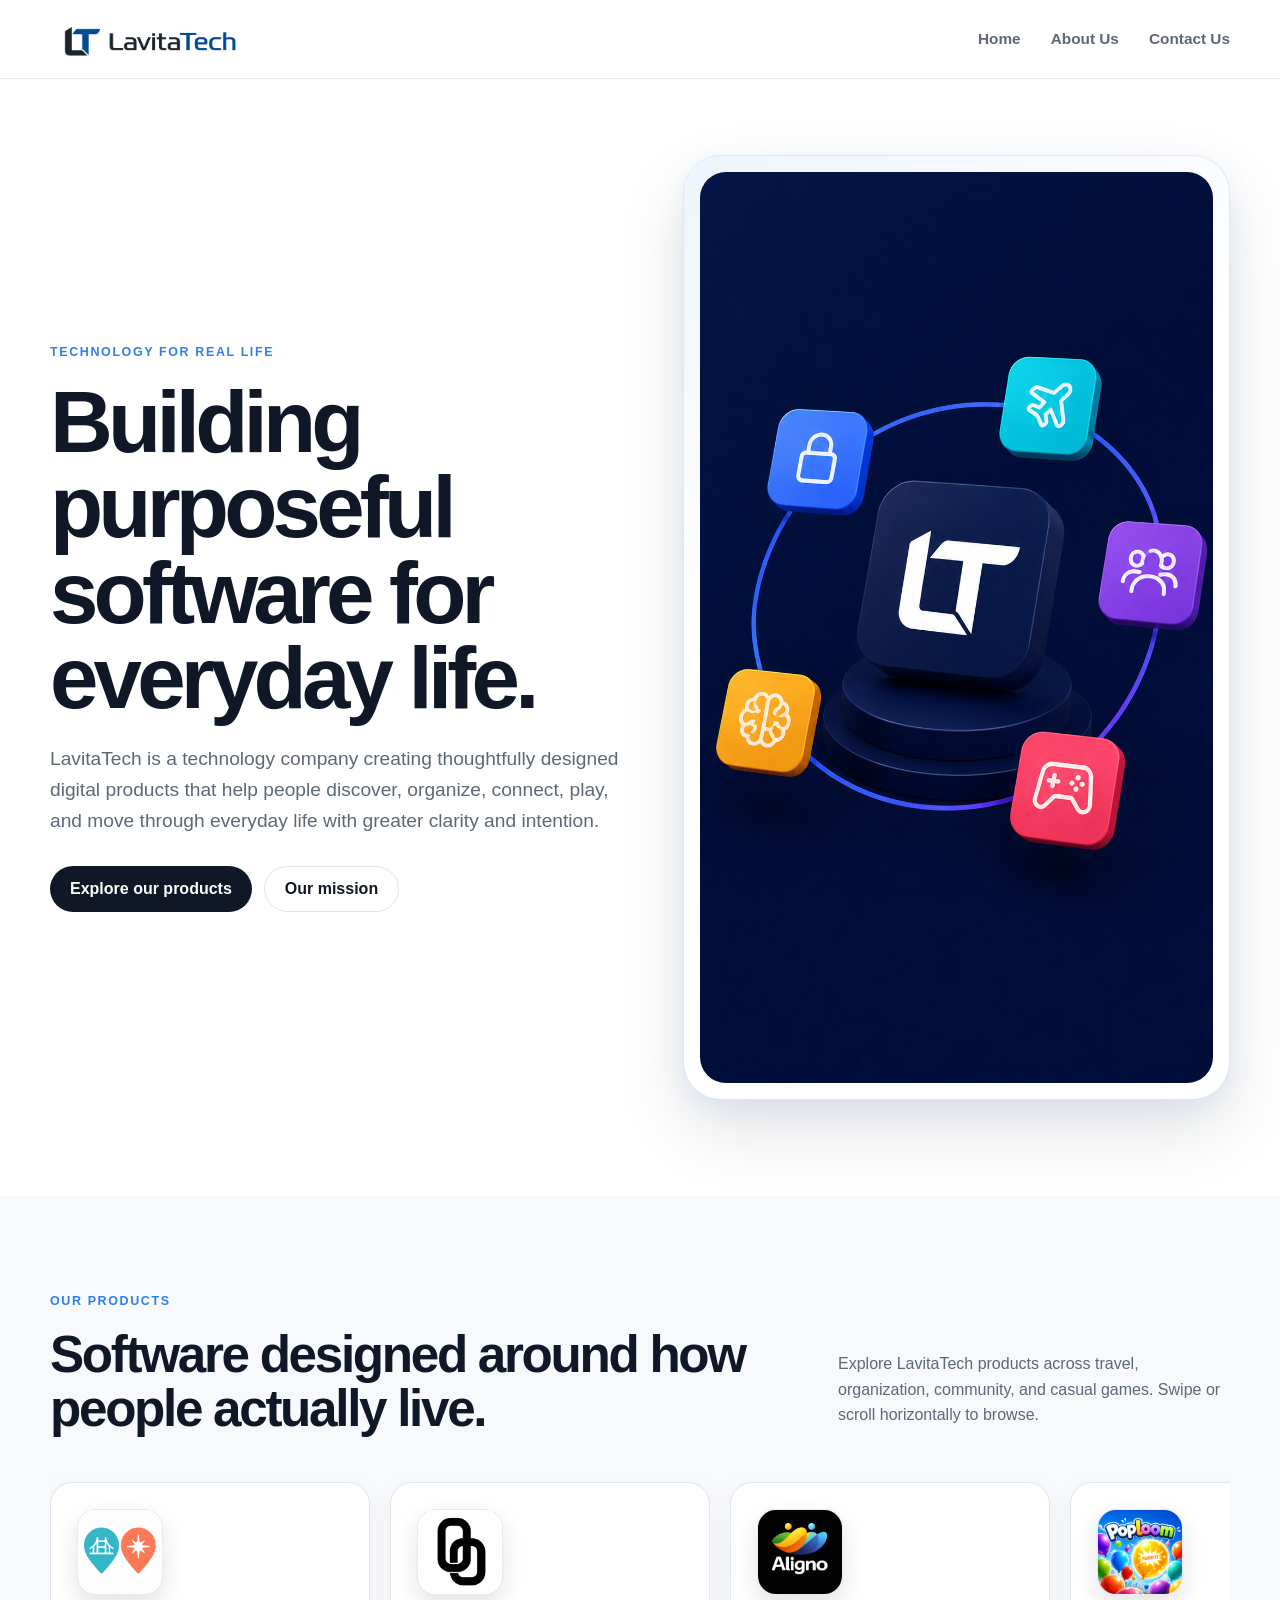
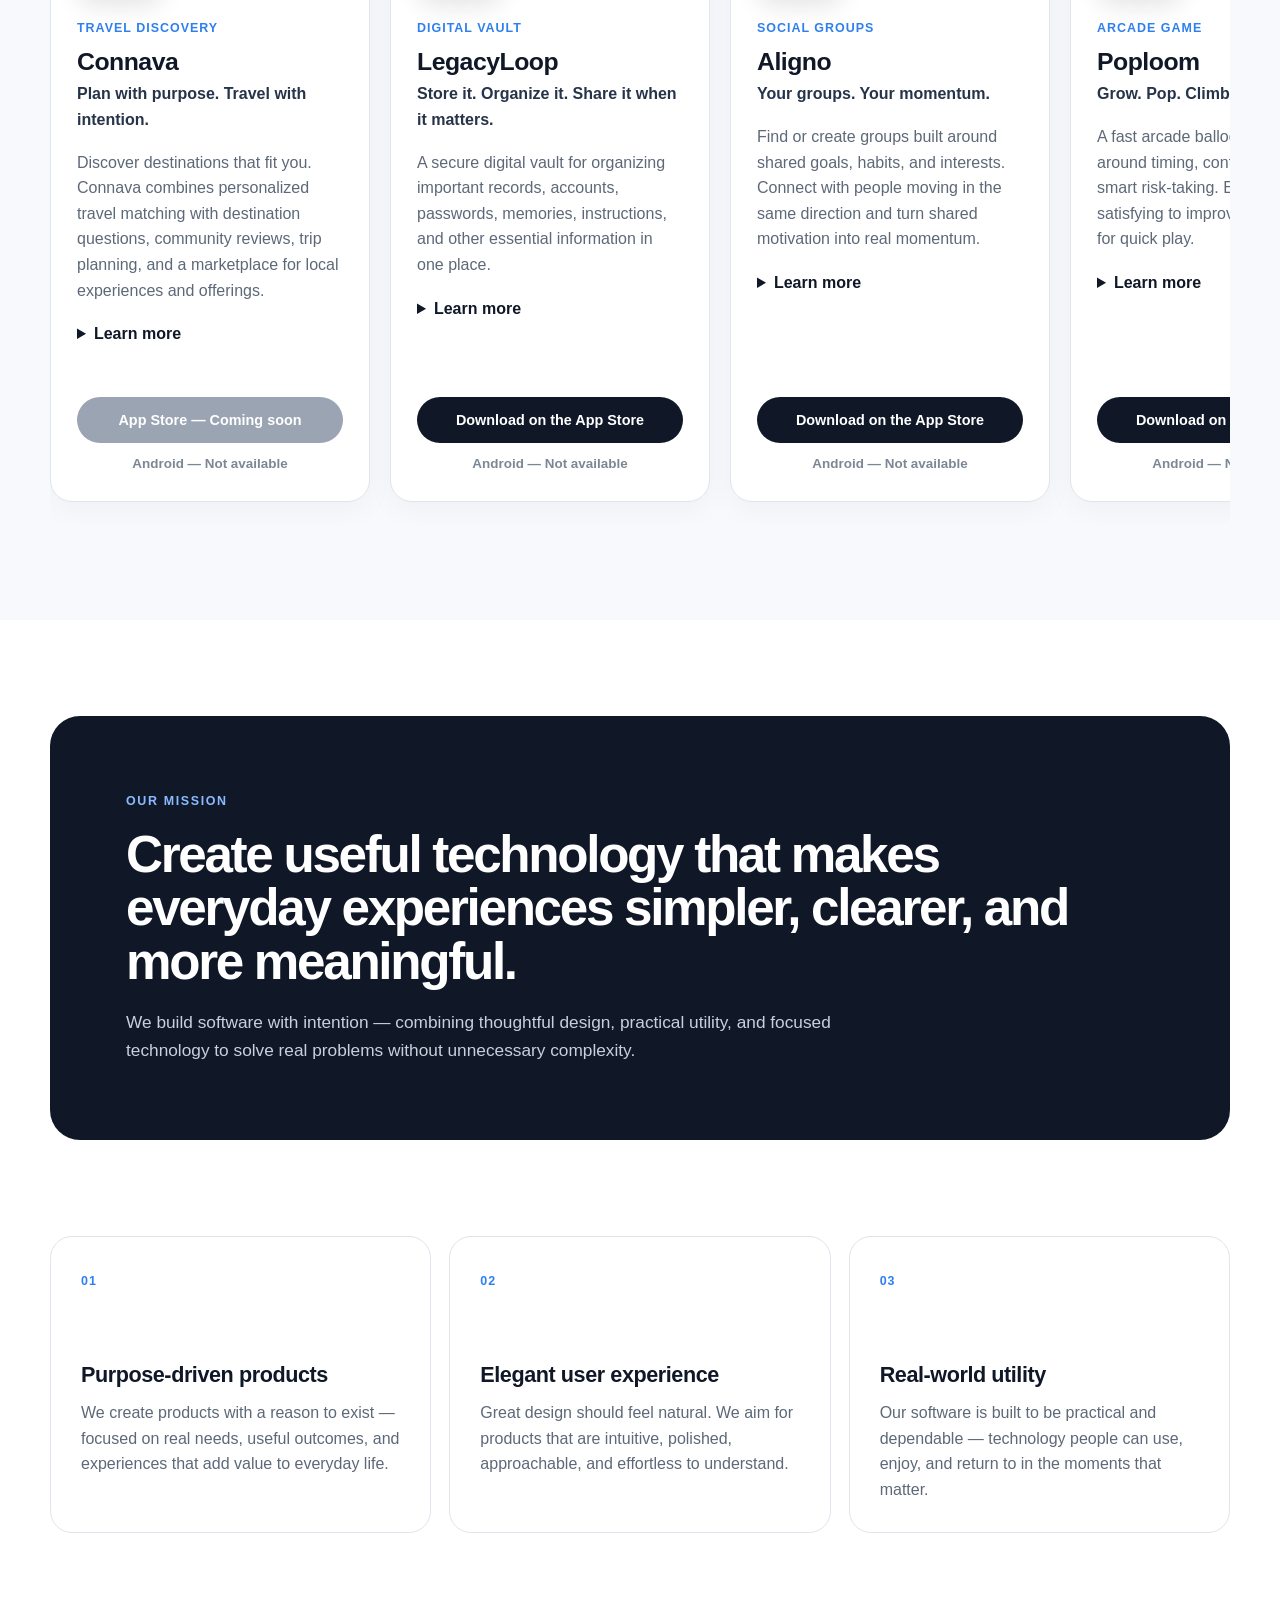
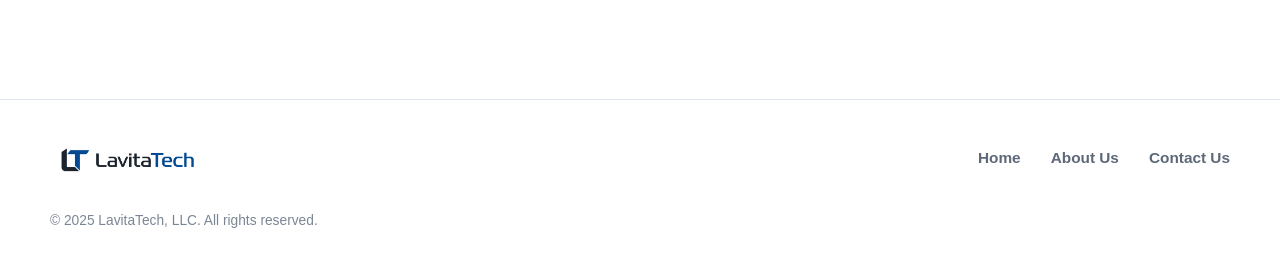
==== index.html @ 7e3518cd "Update index.html" ====
<!doctype html>
<html lang="en">
<head>
  <meta charset="utf-8">
  <meta name="viewport" content="width=device-width, initial-scale=1">
  <meta name="theme-color" content="#ffffff">
  <meta name="description" content="LavitaTech builds purposeful software for everyday life — from travel discovery and digital organization to community and games.">
  <title>LavitaTech | Purposeful Software for Everyday Life</title>

  <link rel="canonical" href="https://lavitatech.com/">
  <link rel="icon" href="./horizontal%20logo%20transparent.png">
  <link rel="stylesheet" href="./styles.css">
  <script src="./script.js" defer></script>
</head>

<body>
  <a class="skip-link" href="#main-content">Skip to content</a>

  <header class="site-header" id="home">
    <div class="container nav-wrap">
      <a class="brand" href="/" data-home-link aria-label="LavitaTech home">
        <img
          src="./horizontal%20logo%20transparent.png"
          alt="LavitaTech"
          class="brand-logo"
          width="260"
          height="72"
        >
      </a>

      <button
        class="nav-toggle"
        type="button"
        aria-expanded="false"
        aria-controls="primary-nav"
        aria-label="Open navigation"
      >
        <span></span>
        <span></span>
        <span></span>
      </button>

      <nav id="primary-nav" class="primary-nav" aria-label="Primary navigation">
        <a href="/" data-home-link>Home</a>
        <a href="#about">About Us</a>
        <a href="./contact.html">Contact Us</a>
      </nav>
    </div>
  </header>

  <main id="main-content">
    <section class="hero section">
      <div class="container hero-grid">
        <div class="hero-copy">
          <p class="eyebrow">Technology for real life</p>
          <h1>Building purposeful software for everyday life.</h1>
          <p class="hero-text">
            LavitaTech is a technology company creating thoughtfully designed digital products
            that help people discover, organize, connect, play, and move through everyday life
            with greater clarity and intention.
          </p>

          <div class="hero-actions">
            <a class="button button-primary" href="#products">Explore our products</a>
            <a class="button button-secondary" href="#about">Our mission</a>
          </div>
        </div>

        <div class="hero-art" aria-label="LavitaTech product illustration">
          <div class="hero-frame">
            <img
              src="./heroLT.png"
              alt="LavitaTech technology illustration"
              width="1024"
              height="1024"
            >
          </div>
        </div>
      </div>
    </section>

    <section class="products section" id="products" aria-labelledby="products-title">
      <div class="container">
        <div class="section-heading">
          <div>
            <p class="eyebrow">Our products</p>
            <h2 id="products-title">Software designed around how people actually live.</h2>
          </div>
          <p>
            Explore LavitaTech products across travel, organization, community, and casual games.
            Swipe or scroll horizontally to browse.
          </p>
        </div>

        <div class="product-scroller" aria-label="LavitaTech products">
          <article class="product-card">
            <div class="app-icon-shell">
              <img src="./connava-logo.jpg" alt="Connava app icon" class="app-icon" loading="lazy">
            </div>
            <p class="product-type">Travel discovery</p>
            <h3>Connava</h3>
            <p class="product-tagline">Plan with purpose. Travel with intention.</p>
            <p class="product-summary">
              Discover destinations that fit you. Connava combines personalized travel matching
              with destination questions, community reviews, trip planning, and a marketplace for
              local experiences and offerings.
            </p>
            <details>
              <summary>Learn more</summary>
              <p>
                Start with a preference quiz and explore destination recommendations selected
                around your interests. Save places you want to visit, learn from other travelers,
                ask destination-specific questions, review places you know, and discover local
                offerings that can make a trip more meaningful.
              </p>
            </details>
            <div class="store-actions">
              <a class="store-button disabled" href="#" aria-disabled="true" tabindex="-1">
                App Store — Coming soon
              </a>
              <span class="store-status">Android — Not available</span>
            </div>
          </article>

          <article class="product-card">
            <div class="app-icon-shell">
              <img src="./legacyloopOFFICIALLOGO.jpg" alt="LegacyLoop app icon" class="app-icon" loading="lazy">
            </div>
            <p class="product-type">Digital vault</p>
            <h3>LegacyLoop</h3>
            <p class="product-tagline">Store it. Organize it. Share it when it matters.</p>
            <p class="product-summary">
              A secure digital vault for organizing important records, accounts, passwords,
              memories, instructions, and other essential information in one place.
            </p>
            <details>
              <summary>Learn more</summary>
              <p>
                LegacyLoop helps individuals and families keep essential information organized
                and available when needed. Add trusted contacts, control what they can access,
                and create personalized sharing or release rules for emergencies, future
                milestones, and legacy planning.
              </p>
            </details>
            <div class="store-actions">
              <a class="store-button" href="https://apps.apple.com/us/app/legacyloop-digital-vault/id6767939641" target="_blank" rel="noopener noreferrer">
                Download on the App Store
              </a>
              <span class="store-status">Android — Not available</span>
            </div>
          </article>

          <article class="product-card">
            <div class="app-icon-shell">
              <img src="./alignoofficialappicon.png" alt="Aligno app icon" class="app-icon" loading="lazy">
            </div>
            <p class="product-type">Social groups</p>
            <h3>Aligno</h3>
            <p class="product-tagline">Your groups. Your momentum.</p>
            <p class="product-summary">
              Find or create groups built around shared goals, habits, and interests. Connect with
              people moving in the same direction and turn shared motivation into real momentum.
            </p>
            <details>
              <summary>Learn more</summary>
              <p>
                Join communities around goals and interests, share progress and milestones, and
                stay connected through group conversations. Aligno is designed to make consistency
                easier when you have the right people around you.
              </p>
            </details>
            <div class="store-actions">
              <a class="store-button" href="https://apps.apple.com/app/aligno/id6759307499" target="_blank" rel="noopener noreferrer">
                Download on the App Store
              </a>
              <span class="store-status">Android — Not available</span>
            </div>
          </article>

          <article class="product-card">
            <div class="app-icon-shell">
              <img src="./Poploom-App-Icon-1024x1024.jpg" alt="Poploom app icon" class="app-icon" loading="lazy">
            </div>
            <p class="product-type">Arcade game</p>
            <h3>Poploom</h3>
            <p class="product-tagline">Grow. Pop. Climb the board.</p>
            <p class="product-summary">
              A fast arcade balloon game built around timing, control, streaks, and smart
              risk-taking. Easy to pick up, satisfying to improve, and designed for quick play.
            </p>
            <details>
              <summary>Learn more</summary>
              <p>
                Grow each balloon, pop at the right moment, and manage the Loom Limit while
                building perfect-pop streaks. Chase personal bests or compete through Game Center
                leaderboards for high scores and streaks.
              </p>
            </details>
            <div class="store-actions">
              <a class="store-button" href="https://apps.apple.com/us/app/poploom/id6766073824" target="_blank" rel="noopener noreferrer">
                Download on the App Store
              </a>
              <span class="store-status">Android — Not available</span>
            </div>
          </article>

          <article class="product-card">
            <div class="app-icon-shell">
              <img src="./blindrunnerappcover.png" alt="Blind Runner app icon" class="app-icon" loading="lazy">
            </div>
            <p class="product-type">Memory game</p>
            <h3>Blind Runner</h3>
            <p class="product-tagline">Run the course from memory.</p>
            <p class="product-summary">
              A fast-paced memory and reflex challenge where you study the course once, then rely
              on focus, timing, pattern recognition, and recall to make it through.
            </p>
            <details>
              <summary>Learn more</summary>
              <p>
                Take one clean look at the obstacles, gaps, and turns before the course disappears.
                Then run from memory as the challenge builds. Short sessions reward repetition,
                precision, and improvement.
              </p>
            </details>
            <div class="store-actions">
              <a class="store-button" href="https://apps.apple.com/us/app/blind-runner/id6757414692" target="_blank" rel="noopener noreferrer">
                Download on the App Store
              </a>
              <span class="store-status">Android — Not available</span>
            </div>
          </article>
        </div>
      </div>
    </section>

    <section class="mission section" id="about" aria-labelledby="mission-title">
      <div class="container mission-panel">
        <p class="eyebrow">Our mission</p>
        <h2 id="mission-title">
          Create useful technology that makes everyday experiences simpler, clearer, and more meaningful.
        </h2>
        <p>
          We build software with intention — combining thoughtful design, practical utility, and
          focused technology to solve real problems without unnecessary complexity.
        </p>
      </div>
    </section>

    <section class="principles section" aria-label="What guides LavitaTech">
      <div class="container principles-grid">
        <article class="principle-card">
          <span class="card-number">01</span>
          <h3>Purpose-driven products</h3>
          <p>
            We create products with a reason to exist — focused on real needs, useful outcomes,
            and experiences that add value to everyday life.
          </p>
        </article>

        <article class="principle-card">
          <span class="card-number">02</span>
          <h3>Elegant user experience</h3>
          <p>
            Great design should feel natural. We aim for products that are intuitive, polished,
            approachable, and effortless to understand.
          </p>
        </article>

        <article class="principle-card">
          <span class="card-number">03</span>
          <h3>Real-world utility</h3>
          <p>
            Our software is built to be practical and dependable — technology people can use,
            enjoy, and return to in the moments that matter.
          </p>
        </article>
      </div>
    </section>

  </main>

  <footer class="site-footer">
    <div class="container footer-grid">
      <a class="footer-brand" href="/" data-home-link aria-label="LavitaTech home">
        <img
          src="./horizontal%20logo%20transparent.png"
          alt="LavitaTech"
          width="190"
          height="54"
        >
      </a>

      <nav class="footer-nav" aria-label="Footer navigation">
        <a href="/" data-home-link>Home</a>
        <a href="/#about">About Us</a>
        <a href="./contact.html">Contact Us</a>
      </nav>

      <p class="copyright">© 2025 LavitaTech, LLC. All rights reserved.</p>
    </div>
  </footer>
</body>
</html>
---- styles.css ----
:root {
  --bg: #ffffff;
  --surface: #f7f9fc;
  --surface-strong: #eef3f8;
  --text: #101828;
  --muted: #5d6878;
  --line: #dfe5ec;
  --brand: #2f80ed;
  --brand-dark: #1768cf;
  --shadow: 0 18px 50px rgba(16, 24, 40, 0.08);
  --radius-lg: 30px;
  --radius-md: 22px;
  --container: 1180px;
}

* {
  box-sizing: border-box;
}

html {
  scroll-behavior: smooth;
}

body {
  margin: 0;
  color: var(--text);
  background: var(--bg);
  font-family:
    Inter, ui-sans-serif, -apple-system, BlinkMacSystemFont, "Segoe UI",
    Roboto, Helvetica, Arial, sans-serif;
  line-height: 1.6;
  text-rendering: optimizeLegibility;
  -webkit-font-smoothing: antialiased;
}

img {
  display: block;
  max-width: 100%;
}

a {
  color: inherit;
}

button,
a {
  -webkit-tap-highlight-color: transparent;
}

.skip-link {
  position: fixed;
  top: 12px;
  left: 12px;
  z-index: 9999;
  transform: translateY(-160%);
  padding: 10px 14px;
  border-radius: 10px;
  background: var(--text);
  color: #fff;
}

.skip-link:focus {
  transform: translateY(0);
}

.container {
  width: min(calc(100% - 40px), var(--container));
  margin-inline: auto;
}

.section {
  padding: 96px 0;
  scroll-margin-top: 90px;
}

.site-header {
  position: sticky;
  top: 0;
  z-index: 1000;
  border-bottom: 1px solid rgba(223, 229, 236, 0.78);
  background: rgba(255, 255, 255, 0.9);
  backdrop-filter: blur(18px);
  -webkit-backdrop-filter: blur(18px);
}

.nav-wrap {
  min-height: 78px;
  display: flex;
  align-items: center;
  justify-content: space-between;
  gap: 32px;
}

.brand,
.footer-brand {
  display: inline-flex;
  align-items: center;
  text-decoration: none;
}

.brand-logo {
  width: 200px;
  height: auto;
}

.primary-nav,
.footer-nav {
  display: flex;
  align-items: center;
  gap: 30px;
}

.primary-nav a,
.footer-nav a {
  color: var(--muted);
  font-size: 0.96rem;
  font-weight: 650;
  text-decoration: none;
  transition: color 160ms ease;
}

.primary-nav a:hover,
.primary-nav a:focus-visible,
.footer-nav a:hover,
.footer-nav a:focus-visible {
  color: var(--brand);
}

.nav-toggle {
  display: none;
  width: 44px;
  height: 44px;
  padding: 10px;
  border: 1px solid var(--line);
  border-radius: 12px;
  background: #fff;
  cursor: pointer;
}

.nav-toggle span {
  display: block;
  height: 2px;
  margin: 5px 0;
  border-radius: 999px;
  background: var(--text);
}

.hero {
  padding-top: 76px;
}

.hero-grid {
  min-height: 610px;
  display: grid;
  grid-template-columns: minmax(0, 1.02fr) minmax(0, 0.98fr);
  align-items: center;
  gap: clamp(36px, 5vw, 64px);
}

.eyebrow {
  margin: 0 0 16px;
  color: var(--brand);
  font-size: 0.78rem;
  font-weight: 800;
  letter-spacing: 0.13em;
  text-transform: uppercase;
}

h1,
h2,
h3,
p {
  margin-top: 0;
}

h1 {
  max-width: 780px;
  margin-bottom: 24px;
  font-size: clamp(3.1rem, 6.8vw, 6.1rem);
  line-height: 0.98;
  letter-spacing: -0.055em;
}

h2 {
  margin-bottom: 20px;
  font-size: clamp(2.25rem, 4vw, 4rem);
  line-height: 1.05;
  letter-spacing: -0.045em;
}

h3 {
  margin-bottom: 12px;
  font-size: 1.35rem;
  line-height: 1.2;
  letter-spacing: -0.02em;
}

.hero-text {
  max-width: 660px;
  margin-bottom: 30px;
  color: var(--muted);
  font-size: clamp(1.05rem, 1.6vw, 1.2rem);
}

.hero-actions {
  display: flex;
  flex-wrap: wrap;
  gap: 12px;
}

.button,
.store-button {
  display: inline-flex;
  min-height: 46px;
  align-items: center;
  justify-content: center;
  border-radius: 999px;
  font-weight: 750;
  text-decoration: none;
  transition:
    transform 160ms ease,
    background 160ms ease,
    border-color 160ms ease;
}

.button {
  padding: 0 20px;
}

.button-primary {
  background: var(--text);
  color: #fff;
}

.button-primary:hover {
  transform: translateY(-1px);
  background: #273244;
}

.button-secondary {
  border: 1px solid var(--line);
  background: #fff;
}

.button-secondary:hover {
  border-color: #bcc6d2;
}

.hero-art {
  display: flex;
  width: 100%;
  align-items: center;
  justify-content: flex-end;
  min-width: 0;
}

.products {
  overflow: hidden;
  background: var(--surface);
}

.section-heading {
  display: grid;
  grid-template-columns: minmax(0, 1.3fr) minmax(280px, 0.7fr);
  align-items: end;
  gap: 60px;
  margin-bottom: 42px;
}

.section-heading h2 {
  max-width: 760px;
  margin-bottom: 0;
}

.section-heading > p {
  margin-bottom: 8px;
  color: var(--muted);
}

.product-scroller {
  display: grid;
  grid-auto-flow: column;
  grid-auto-columns: minmax(320px, 375px);
  gap: 20px;
  overflow-x: auto;
  padding: 4px 2px 22px;
  scroll-snap-type: x mandatory;
  scrollbar-width: thin;
  scrollbar-color: #c8d1dc transparent;
  overscroll-behavior-inline: contain;
}

.product-card {
  scroll-snap-align: start;
  display: flex;
  flex-direction: column;
  min-height: 620px;
  padding: 26px;
  border: 1px solid var(--line);
  border-radius: var(--radius-md);
  background: #fff;
  box-shadow: 0 8px 30px rgba(16, 24, 40, 0.04);
}

.app-icon-shell {
  width: 86px;
  height: 86px;
  margin-bottom: 24px;
  overflow: hidden;
  border: 1px solid rgba(16, 24, 40, 0.09);
  border-radius: 22%;
  background: #fff;
  box-shadow:
    0 10px 24px rgba(16, 24, 40, 0.12),
    inset 0 0 0 1px rgba(255, 255, 255, 0.45);
}

.app-icon {
  width: 100%;
  height: 100%;
  object-fit: cover;
}

.product-type {
  margin-bottom: 8px;
  color: var(--brand);
  font-size: 0.78rem;
  font-weight: 800;
  letter-spacing: 0.08em;
  text-transform: uppercase;
}

.product-card h3 {
  margin-bottom: 5px;
  font-size: 1.55rem;
}

.product-tagline {
  margin-bottom: 17px;
  color: #263449;
  font-weight: 700;
}

.product-summary,
.product-card details p {
  color: var(--muted);
}

.product-card details {
  margin: 2px 0 24px;
}

.product-card summary {
  width: max-content;
  color: var(--text);
  font-weight: 750;
  cursor: pointer;
}

.product-card details p {
  margin: 12px 0 0;
  font-size: 0.96rem;
}

.store-actions {
  display: grid;
  gap: 10px;
  margin-top: auto;
}

.store-button {
  width: 100%;
  padding: 11px 15px;
  background: var(--text);
  color: #fff;
  font-size: 0.9rem;
  text-align: center;
}

.store-button:hover {
  transform: translateY(-1px);
  background: #273244;
}

.store-button.disabled {
  background: #9aa4b2;
  cursor: not-allowed;
  pointer-events: none;
}

.store-status {
  display: block;
  text-align: center;
  color: #7c8795;
  font-size: 0.84rem;
  font-weight: 650;
}

.mission-panel {
  padding: clamp(38px, 6vw, 76px);
  border-radius: var(--radius-lg);
  background: var(--text);
  color: #fff;
}

.mission-panel .eyebrow {
  color: #8abaff;
}

.mission-panel h2 {
  max-width: 970px;
}

.mission-panel > p:last-child {
  max-width: 760px;
  margin-bottom: 0;
  color: #c8d0dc;
  font-size: 1.08rem;
}

.principles {
  padding-top: 0;
}

.principles-grid {
  display: grid;
  grid-template-columns: repeat(3, minmax(0, 1fr));
  gap: 18px;
}

.principle-card {
  min-height: 280px;
  padding: 30px;
  border: 1px solid var(--line);
  border-radius: var(--radius-md);
  background: #fff;
}

.card-number {
  display: inline-flex;
  margin-bottom: 70px;
  color: var(--brand);
  font-size: 0.78rem;
  font-weight: 850;
  letter-spacing: 0.08em;
}

.principle-card p {
  margin-bottom: 0;
  color: var(--muted);
}

.contact {
  padding-top: 12px;
}

.contact-panel {
  display: grid;
  grid-template-columns: minmax(0, 0.8fr) minmax(320px, 1.2fr);
  align-items: center;
  gap: 60px;
  padding: 44px;
  border: 1px solid var(--line);
  border-radius: var(--radius-lg);
  background: var(--surface);
}

.contact-panel h2 {
  margin-bottom: 0;
  font-size: clamp(2rem, 4vw, 3.5rem);
}

.contact-panel > p {
  margin-bottom: 0;
  color: var(--muted);
  font-size: 1.05rem;
}

.site-footer {
  margin-top: 70px;
  border-top: 1px solid var(--line);
}

.footer-grid {
  min-height: 160px;
  display: grid;
  grid-template-columns: 1fr auto;
  align-items: center;
  gap: 26px 40px;
  padding-top: 32px;
  padding-bottom: 32px;
}

.footer-brand img {
  width: 155px;
  height: auto;
}

.copyright {
  grid-column: 1 / -1;
  margin: 0;
  color: #7b8694;
  font-size: 0.86rem;
}

@media (max-width: 960px) {
  .section {
    padding: 76px 0;
  }

  .hero-grid,
  .section-heading,
  .contact-panel {
    grid-template-columns: 1fr;
  }

  .hero-grid {
    min-height: auto;
    gap: 30px;
  }


  .section-heading {
    gap: 20px;
  }

  .principles-grid {
    grid-template-columns: 1fr;
  }

  .principle-card {
    min-height: 0;
  }

  .card-number {
    margin-bottom: 34px;
  }
}

@media (max-width: 720px) {
  .container {
    width: min(calc(100% - 28px), var(--container));
  }

  .section {
    padding: 64px 0;
  }

  .nav-wrap {
    min-height: 70px;
  }

  .brand-logo {
    width: 162px;
  }

  .nav-toggle {
    display: block;
  }

  .primary-nav {
    position: absolute;
    top: calc(100% + 1px);
    right: 14px;
    left: 14px;
    display: none;
    flex-direction: column;
    align-items: stretch;
    gap: 0;
    padding: 10px;
    border: 1px solid var(--line);
    border-radius: 16px;
    background: #fff;
    box-shadow: var(--shadow);
  }

  .primary-nav.open {
    display: flex;
  }

  .primary-nav a {
    padding: 12px 14px;
    border-radius: 10px;
  }

  .primary-nav a:hover {
    background: var(--surface);
  }

  .hero {
    padding-top: 54px;
  }

  h1 {
    font-size: clamp(2.8rem, 14vw, 4.6rem);
  }


  .product-scroller {
    grid-auto-columns: minmax(84vw, 84vw);
    margin-right: -14px;
  }

  .product-card {
    min-height: 600px;
    padding: 22px;
  }

  .mission-panel,
  .contact-panel {
    padding: 30px 24px;
    border-radius: 24px;
  }

  .footer-grid {
    grid-template-columns: 1fr;
  }

  .footer-nav {
    flex-wrap: wrap;
    gap: 16px 24px;
  }
}

@media (prefers-reduced-motion: reduce) {
  html {
    scroll-behavior: auto;
  }

  *,
  *::before,
  *::after {
    transition-duration: 0.001ms !important;
    animation-duration: 0.001ms !important;
    animation-iteration-count: 1 !important;
  }
}


/* ---------- Hero artwork frame ---------- */

.hero-frame {
  position: relative;
  width: 100%;
  max-width: 640px;
  padding: clamp(10px, 1.4vw, 16px);
  overflow: hidden;
  border: 1px solid rgba(47, 128, 237, 0.18);
  border-radius: 38px;
  background: #ffffff;
  box-shadow:
    0 30px 70px rgba(16, 24, 40, 0.12),
    0 8px 24px rgba(47, 128, 237, 0.08),
    inset 0 0 0 1px rgba(255, 255, 255, 0.85);
}

.hero-frame::before {
  content: "";
  position: absolute;
  inset: 0;
  z-index: 2;
  border-radius: inherit;
  pointer-events: none;
  background: linear-gradient(
    145deg,
    rgba(47, 128, 237, 0.08),
    rgba(255, 255, 255, 0) 42%
  );
}

.hero-frame img {
  position: relative;
  z-index: 1;
  width: 100%;
  height: auto;
  border-radius: 26px;
}

/* ---------- Contact page ---------- */
.contact-page-main {
  min-height: calc(100vh - 238px);
}

.contact-hero {
  padding-top: 86px;
  padding-bottom: 96px;
}

.contact-page-grid {
  display: grid;
  grid-template-columns: minmax(0, 0.82fr) minmax(420px, 1.18fr);
  align-items: start;
  gap: 72px;
}

.contact-intro {
  position: sticky;
  top: 126px;
}

.contact-intro h1 {
  max-width: 640px;
  margin-bottom: 24px;
  font-size: clamp(3rem, 6vw, 5.4rem);
}

.contact-intro-text {
  max-width: 570px;
  margin-bottom: 28px;
  color: var(--muted);
  font-size: 1.1rem;
}

.contact-email {
  display: inline-flex;
  align-items: center;
  gap: 10px;
  color: var(--brand-dark);
  font-weight: 750;
  text-decoration: none;
}

.contact-email:hover,
.contact-email:focus-visible {
  text-decoration: underline;
}

.contact-form-shell {
  padding: clamp(28px, 4vw, 44px);
  border: 1px solid var(--line);
  border-radius: var(--radius-lg);
  background: #ffffff;
  box-shadow: var(--shadow);
}

.contact-form {
  display: grid;
  gap: 22px;
}

.form-row {
  display: grid;
  grid-template-columns: repeat(2, minmax(0, 1fr));
  gap: 18px;
}

.form-field {
  display: grid;
  gap: 8px;
}

.form-field label {
  font-size: 0.9rem;
  font-weight: 750;
}

.form-field input,
.form-field select,
.form-field textarea {
  width: 100%;
  border: 1px solid #ccd5df;
  border-radius: 14px;
  background: #fff;
  color: var(--text);
  font: inherit;
  outline: none;
  transition:
    border-color 160ms ease,
    box-shadow 160ms ease;
}

.form-field input,
.form-field select {
  min-height: 50px;
  padding: 0 14px;
}

.form-field textarea {
  min-height: 180px;
  padding: 13px 14px;
  resize: vertical;
}

.form-field input:focus,
.form-field select:focus,
.form-field textarea:focus {
  border-color: var(--brand);
  box-shadow: 0 0 0 4px rgba(47, 128, 237, 0.12);
}

.contact-submit {
  width: 100%;
  min-height: 52px;
  border: 0;
  cursor: pointer;
  font: inherit;
}

.form-note {
  margin: -4px 0 0;
  color: #7c8795;
  font-size: 0.84rem;
}

.honeypot-field {
  position: absolute !important;
  left: -10000px !important;
  width: 1px !important;
  height: 1px !important;
  overflow: hidden !important;
}

/* ---------- Thank-you page ---------- */
.thanks-main {
  min-height: calc(100vh - 238px);
  display: grid;
  place-items: center;
  padding: 80px 0;
}

.thanks-card {
  max-width: 760px;
  padding: clamp(38px, 7vw, 72px);
  border: 1px solid var(--line);
  border-radius: var(--radius-lg);
  background: var(--surface);
  text-align: center;
}

.thanks-card h1 {
  margin-inline: auto;
  font-size: clamp(2.8rem, 6vw, 5rem);
}

.thanks-card p:not(.eyebrow) {
  max-width: 580px;
  margin: 0 auto 28px;
  color: var(--muted);
  font-size: 1.06rem;
}

@media (max-width: 960px) {
  .hero-art {
    justify-content: center;
  }

  .hero-frame {
    width: 100%;
    max-width: 620px;
  }

  .contact-page-grid {
    grid-template-columns: 1fr;
    gap: 42px;
  }

  .contact-intro {
    position: static;
  }
}

@media (max-width: 720px) {
  .hero-frame {
    width: 100%;
    max-width: none;
    padding: 10px;
    border-radius: 28px;
  }
  
  .hero-frame img {
    width: 100%;
    height: auto;
    border-radius: 20px;
  }

  .contact-hero {
    padding-top: 56px;
    padding-bottom: 64px;
  }

  .form-row {
    grid-template-columns: 1fr;
  }

  .contact-form-shell {
    padding: 24px 20px;
    border-radius: 24px;
  }
}
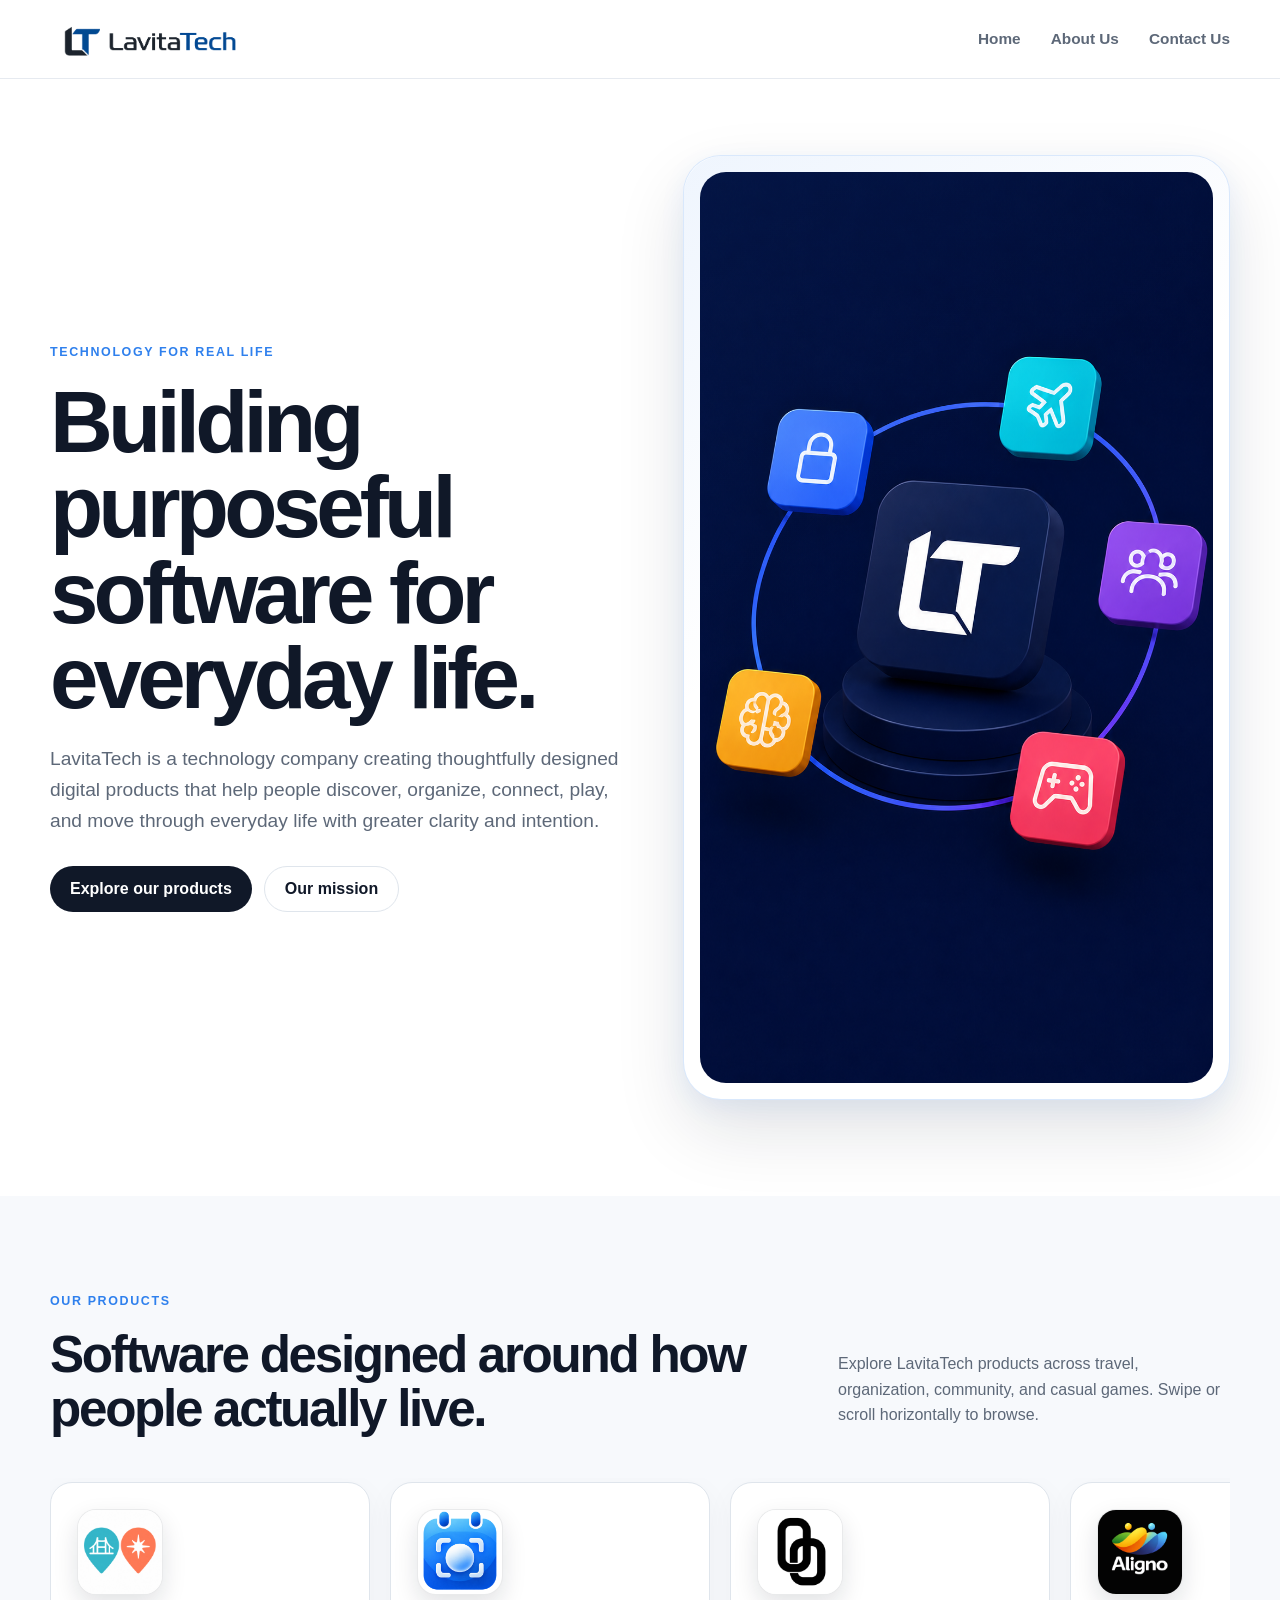
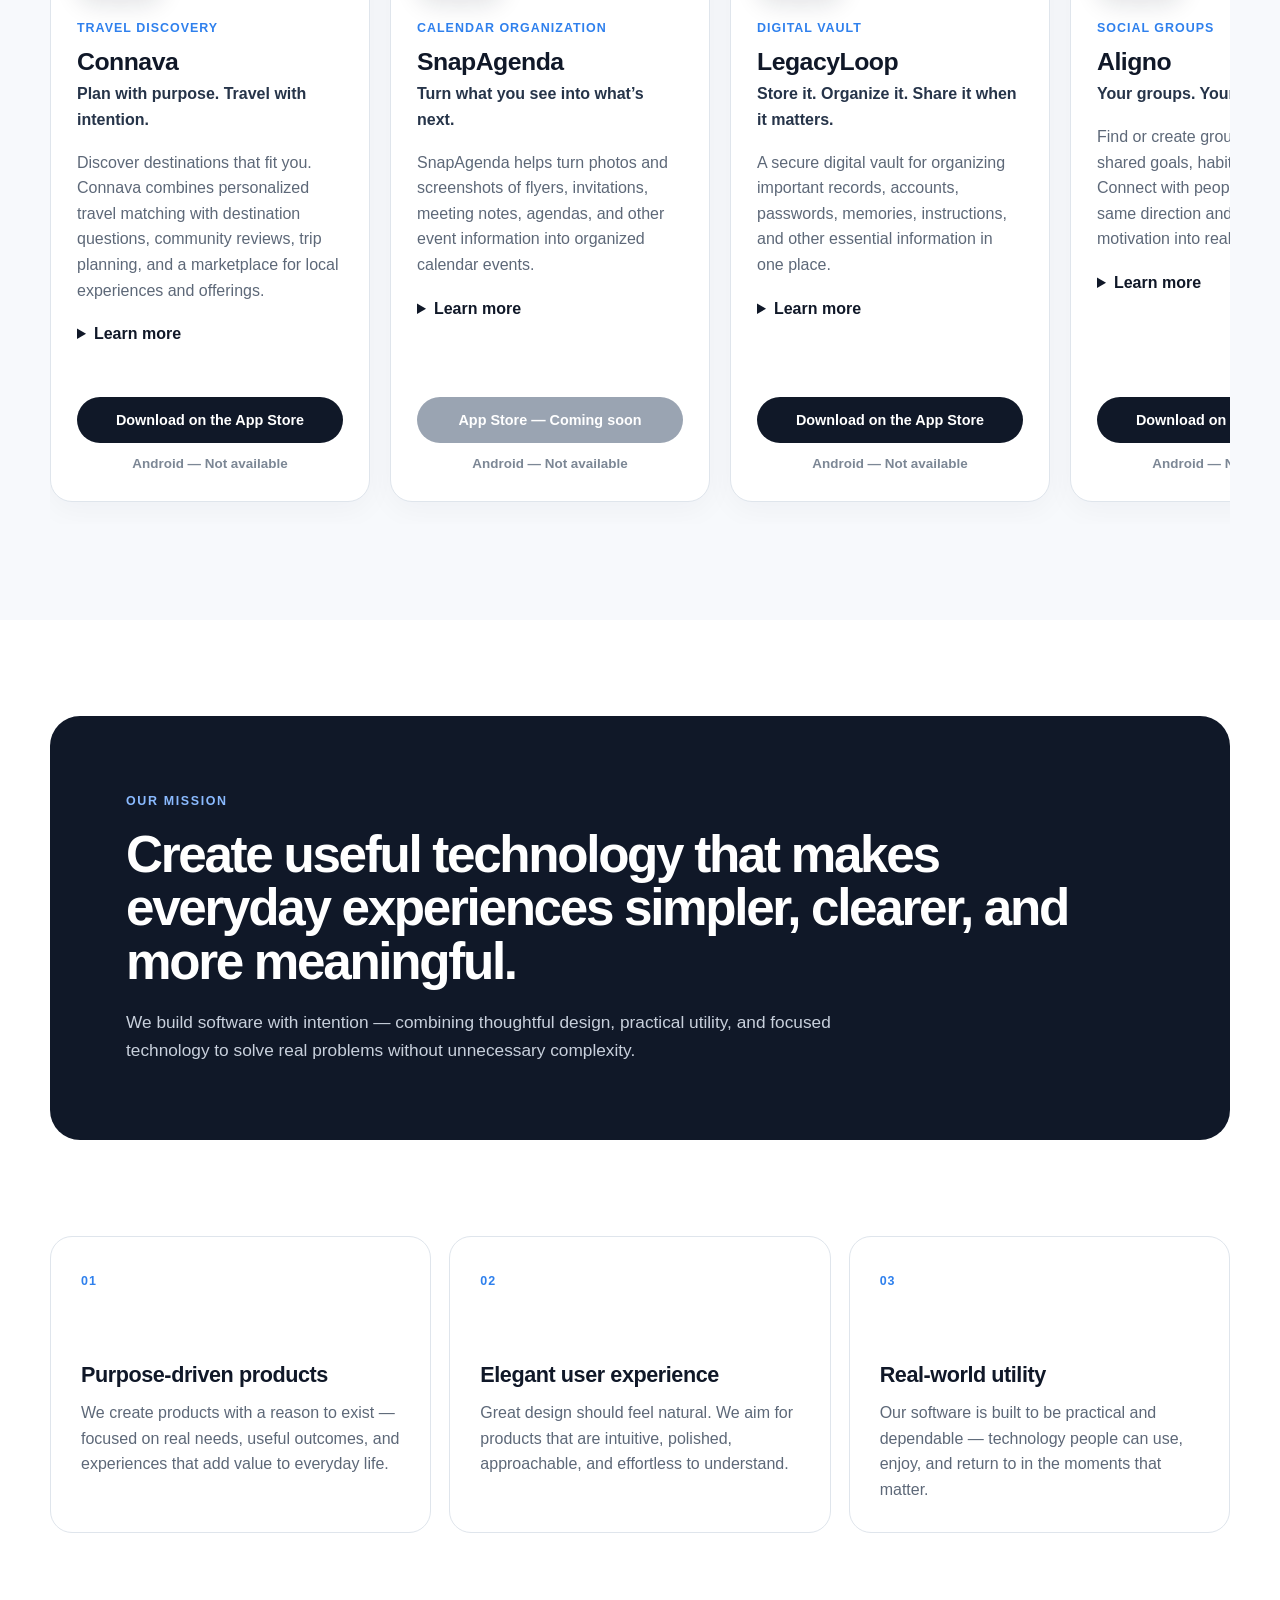
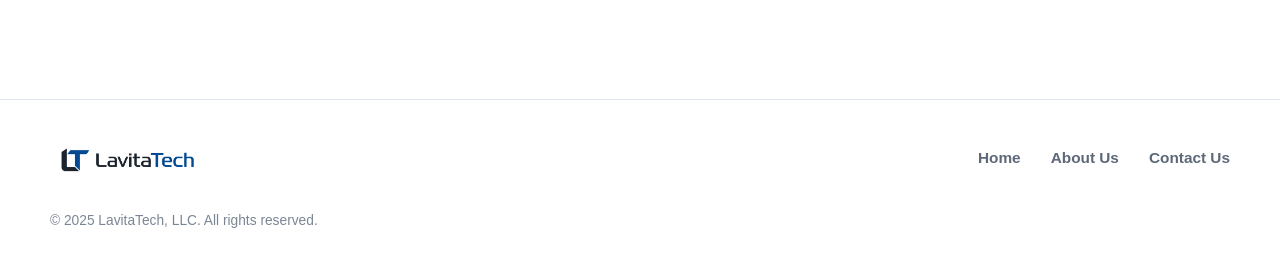
==== commit e54a2afb: "Update index.html" ====
--- a/index.html
+++ b/index.html
@@ -71,8 +71,8 @@
             <img
               src="./heroLT.png"
               alt="LavitaTech technology illustration"
-              width="1024"
-              height="1024"
+              width="941"
+              height="1672"
             >
           </div>
         </div>
@@ -115,12 +115,65 @@
               </p>
             </details>
             <div class="store-actions">
-              <a class="store-button disabled" href="#" aria-disabled="true" tabindex="-1">
+              <a
+                class="store-button"
+                href="https://apps.apple.com/us/app/connava/id6801382418"
+                target="_blank"
+                rel="noopener noreferrer"
+              >
+                Download on the App Store
+              </a>
+              <span class="store-status">Android — Not available</span>
+            </div>
+          </article>
+
+
+          <article class="product-card">
+            <div class="app-icon-shell">
+              <img
+                src="./snapagendalogo.png"
+                alt="SnapAgenda app icon"
+                class="app-icon"
+                loading="lazy"
+              >
+            </div>
+
+            <p class="product-type">Calendar organization</p>
+            <h3>SnapAgenda</h3>
+            <p class="product-tagline">
+              Turn what you see into what’s next.
+            </p>
+
+            <p class="product-summary">
+              SnapAgenda helps turn photos and screenshots of flyers,
+              invitations, meeting notes, agendas, and other event information
+              into organized calendar events.
+            </p>
+
+            <details>
+              <summary>Learn more</summary>
+              <p>
+                Capture or upload event information and let SnapAgenda help
+                organize the important details into a calendar-ready event.
+                SnapAgenda is being built to make personal scheduling, agenda
+                organization, calendar sharing, and event invitations faster
+                and easier.
+              </p>
+            </details>
+
+            <div class="store-actions">
+              <a
+                class="store-button disabled"
+                href="#"
+                aria-disabled="true"
+                tabindex="-1"
+              >
                 App Store — Coming soon
               </a>
               <span class="store-status">Android — Not available</span>
             </div>
           </article>
+          
 
           <article class="product-card">
             <div class="app-icon-shell">
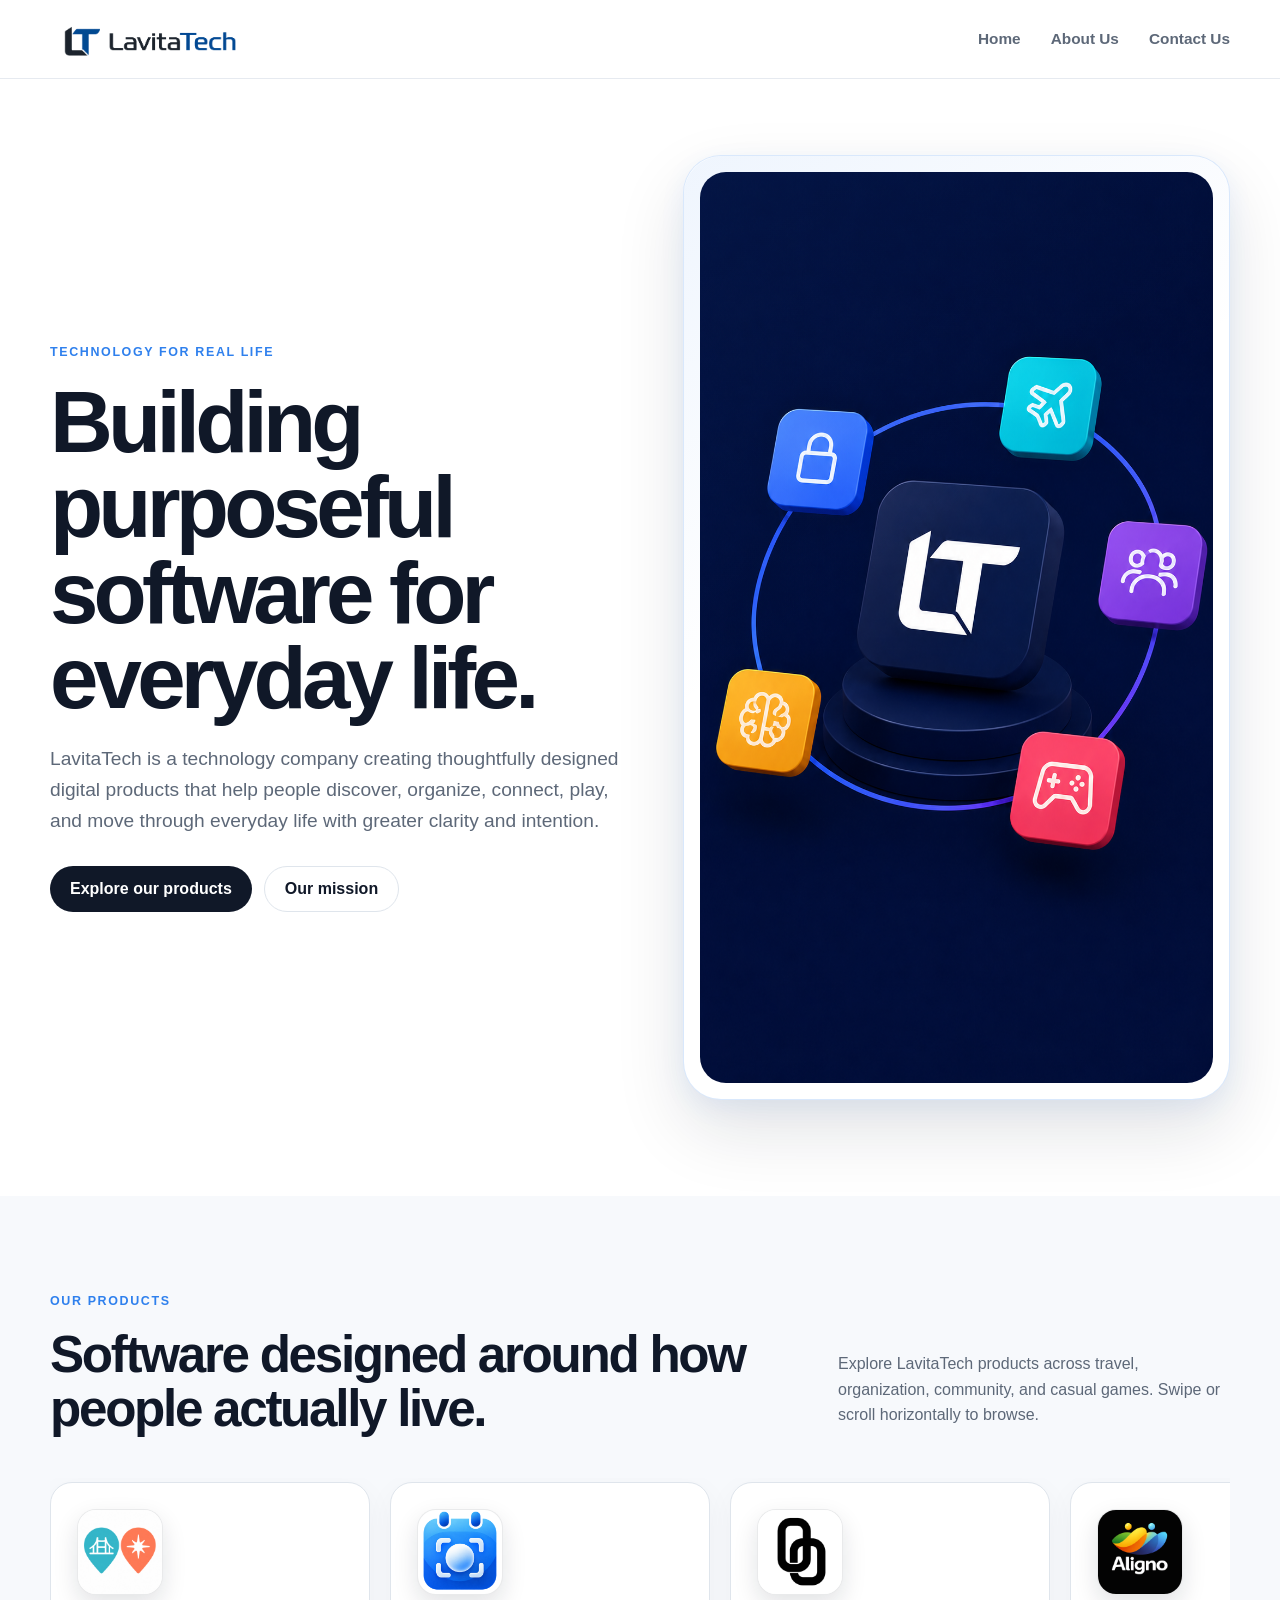
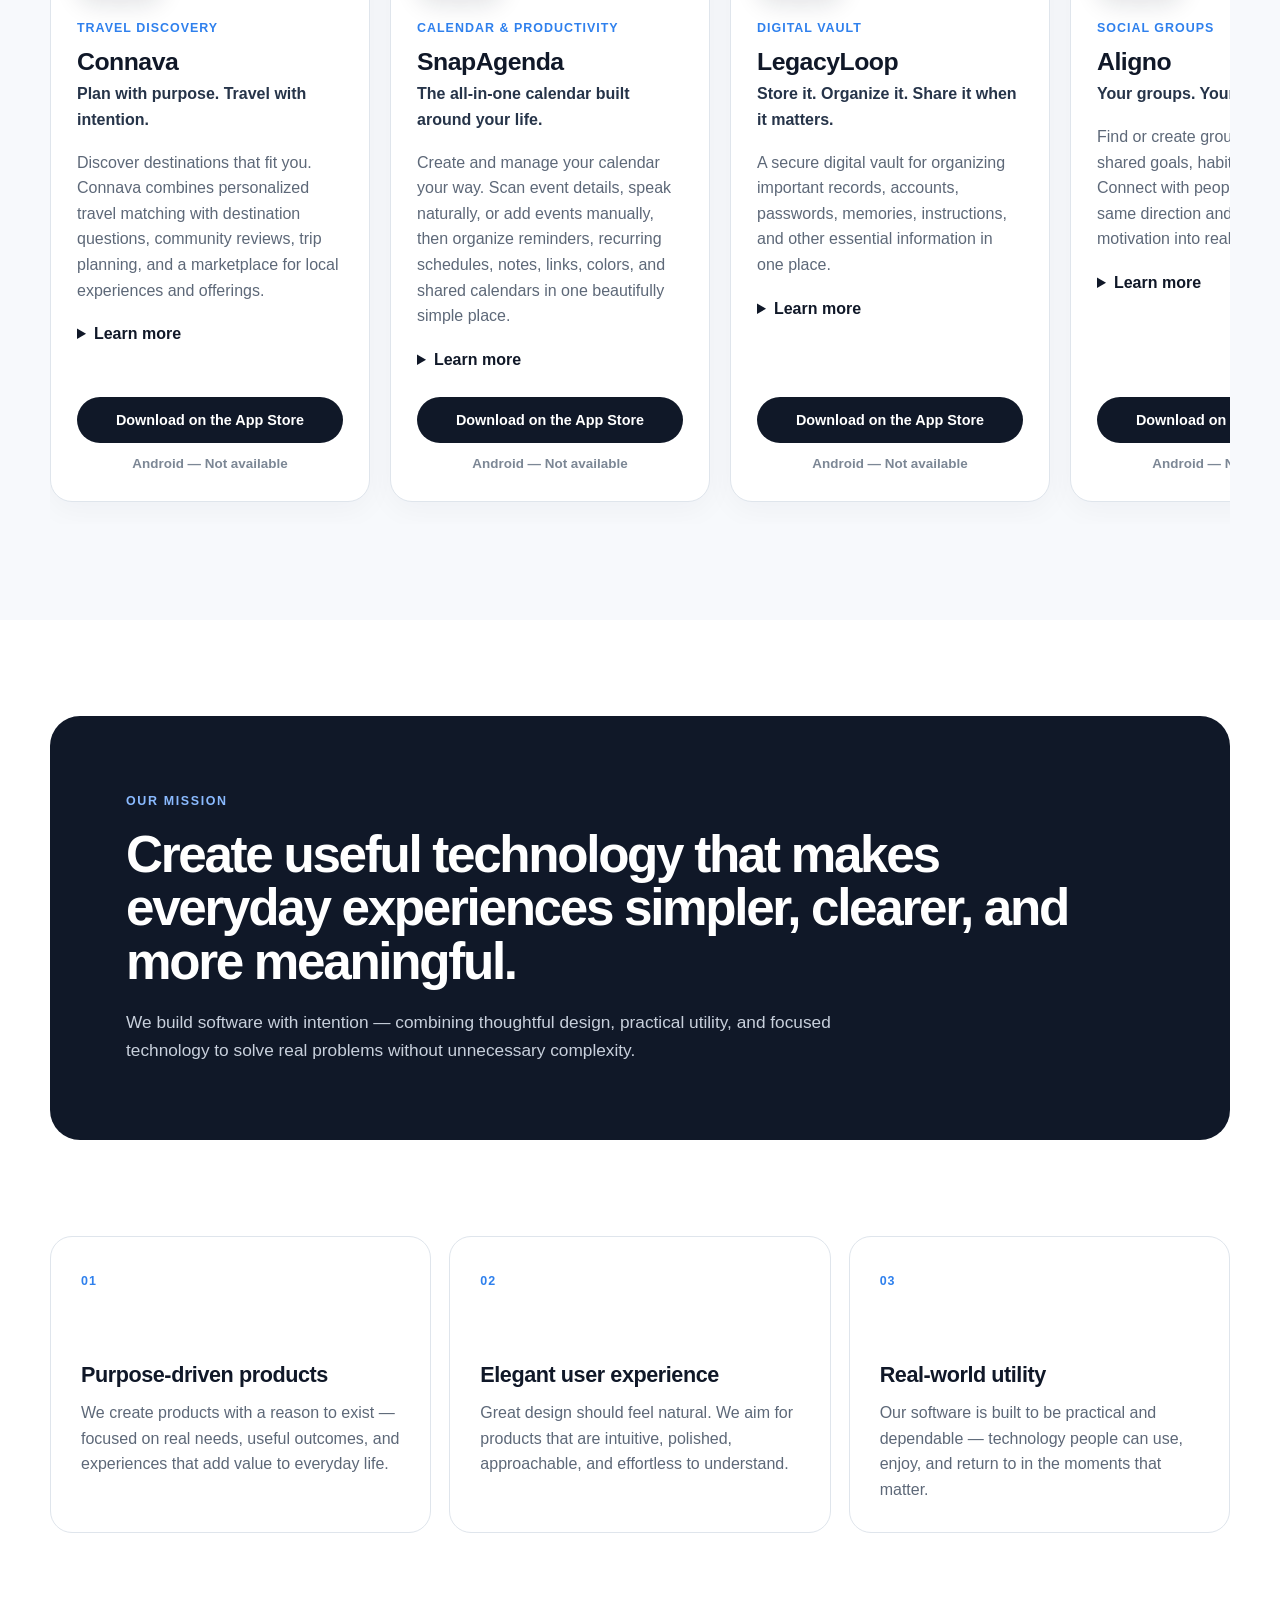
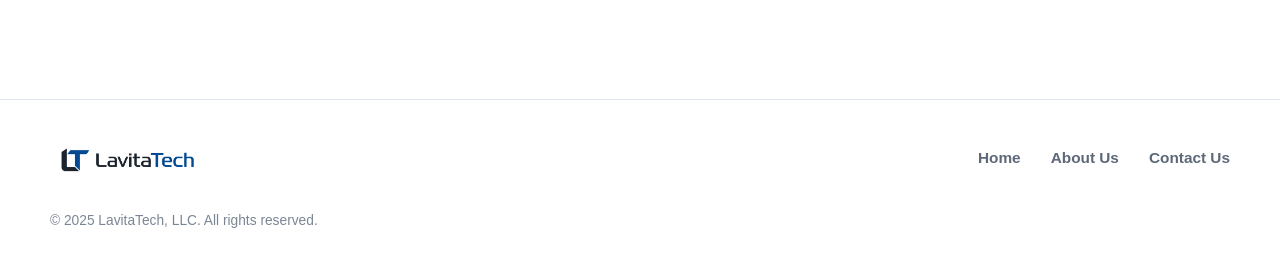
==== commit 11fe6f49: "Update index.html" ====
--- a/index.html
+++ b/index.html
@@ -138,40 +138,42 @@
               >
             </div>
 
-            <p class="product-type">Calendar organization</p>
+            <p class="product-type">Calendar & productivity</p>
             <h3>SnapAgenda</h3>
             <p class="product-tagline">
-              Turn what you see into what’s next.
-            </p>
-
-            <p class="product-summary">
-              SnapAgenda helps turn photos and screenshots of flyers,
-              invitations, meeting notes, agendas, and other event information
-              into organized calendar events.
-            </p>
-
-            <details>
-              <summary>Learn more</summary>
-              <p>
-                Capture or upload event information and let SnapAgenda help
-                organize the important details into a calendar-ready event.
-                SnapAgenda is being built to make personal scheduling, agenda
-                organization, calendar sharing, and event invitations faster
-                and easier.
-              </p>
-            </details>
-
-            <div class="store-actions">
-              <a
-                class="store-button disabled"
-                href="#"
-                aria-disabled="true"
-                tabindex="-1"
-              >
-                App Store — Coming soon
-              </a>
-              <span class="store-status">Android — Not available</span>
-            </div>
+              The all-in-one calendar built around your life.
+            </p>
+
+            <p class="product-summary">
+              Create and manage your calendar your way. Scan event details,
+              speak naturally, or add events manually, then organize reminders,
+              recurring schedules, notes, links, colors, and shared calendars
+              in one beautifully simple place.
+            </p>
+
+            <details>
+              <summary>Learn more</summary>
+              <p>
+                Turn plans into organized events without the busywork. Scan
+                event information, create events by voice, or build them
+                manually with complete control. Customize colors, reminders,
+                recurring schedules, notes, locations, and links, keep supported
+                events connected with Apple Calendar, and securely share your
+                agenda when you choose.
+              </p>
+            </details>
+
+          <div class="store-actions">
+            <a
+              class="store-button"
+              href="https://apps.apple.com/us/app/snapagenda-calendar-planner/id6811700861"
+              target="_blank"
+              rel="noopener noreferrer"
+            >
+              Download on the App Store
+            </a>
+            <span class="store-status">Android — Not available</span>
+          </div>
           </article>
           
 
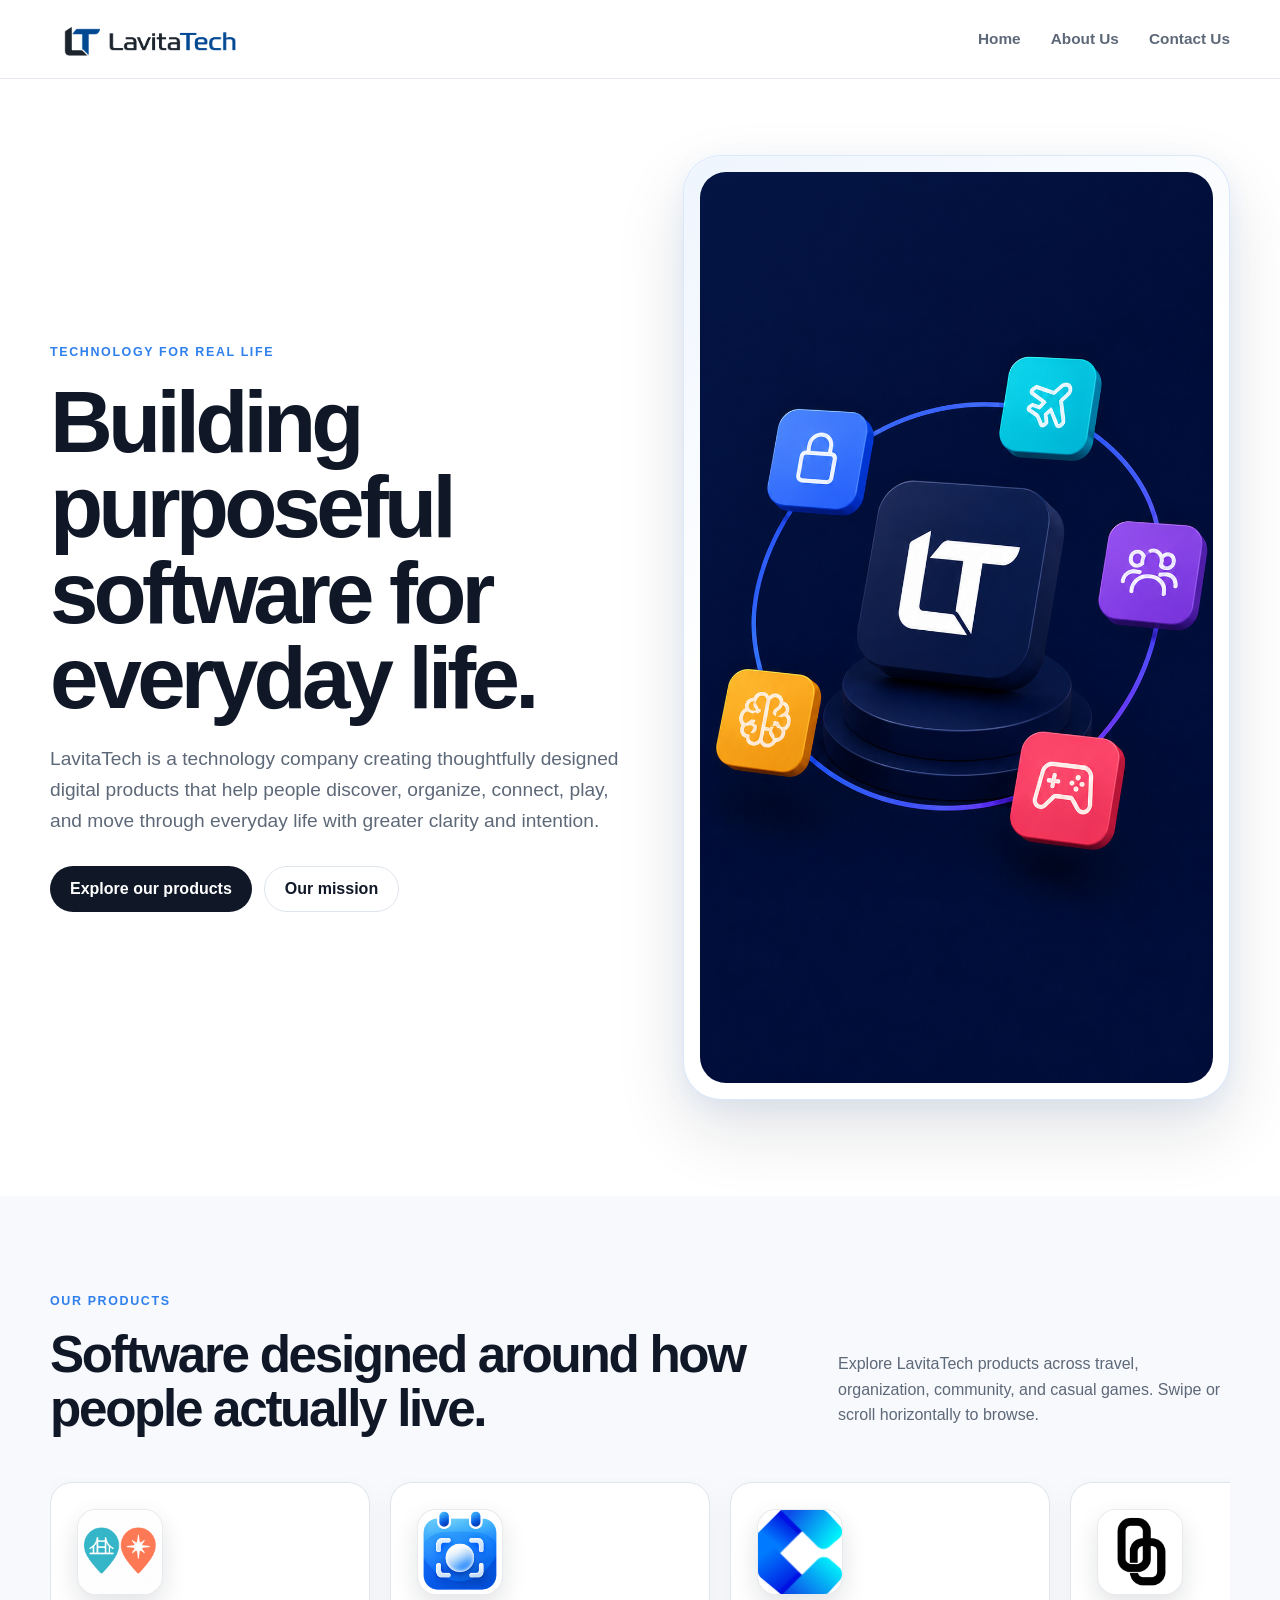
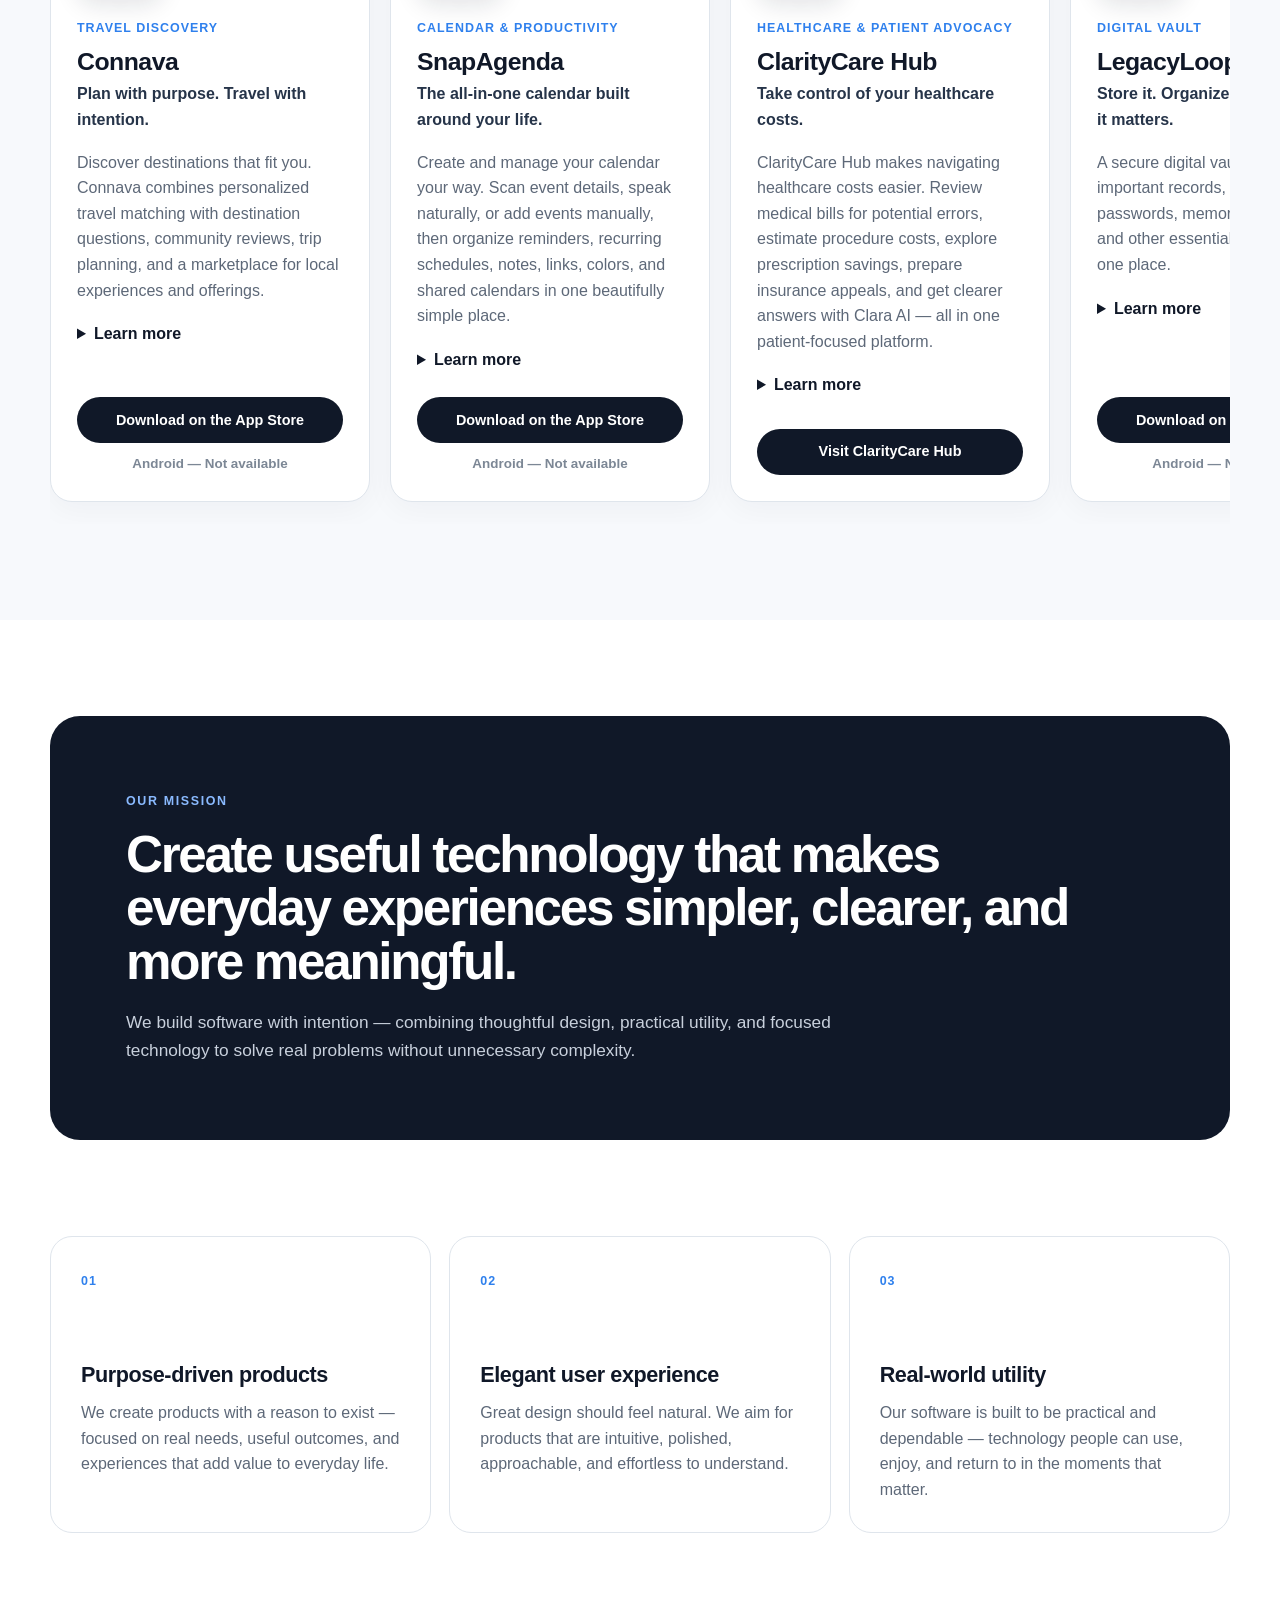
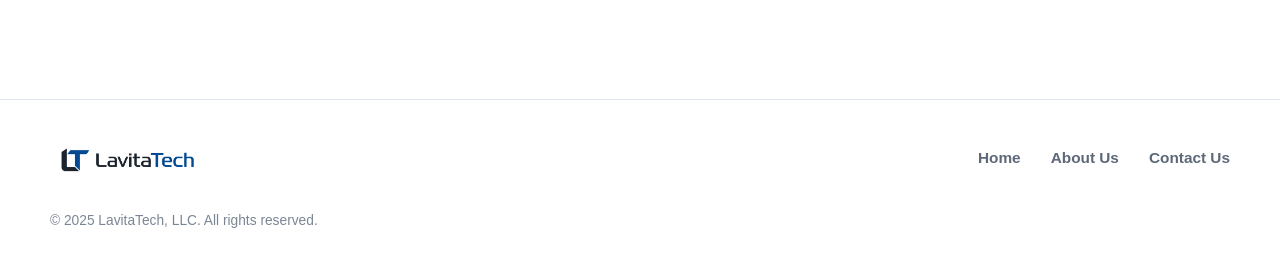
==== commit 98c32017: "Added claritycarehub to products" ====
--- a/index.html
+++ b/index.html
@@ -1,6 +1,17 @@
 <!doctype html>
 <html lang="en">
 <head>
+
+  <!-- Google tag (gtag.js) -->
+<script async src="https://www.googletagmanager.com/gtag/js?id=G-13TQLWFDSN"></script>
+<script>
+  window.dataLayer = window.dataLayer || [];
+  function gtag(){dataLayer.push(arguments);}
+  gtag('js', new Date());
+
+  gtag('config', 'G-13TQLWFDSN');
+</script>
+  
   <meta charset="utf-8">
   <meta name="viewport" content="width=device-width, initial-scale=1">
   <meta name="theme-color" content="#ffffff">
@@ -120,6 +131,8 @@
                 href="https://apps.apple.com/us/app/connava/id6801382418"
                 target="_blank"
                 rel="noopener noreferrer"
+                data-app-store-link
+                data-app-name="Connava"
               >
                 Download on the App Store
               </a>
@@ -164,19 +177,73 @@
             </details>
 
           <div class="store-actions">
-            <a
-              class="store-button"
-              href="https://apps.apple.com/us/app/snapagenda-calendar-planner/id6811700861"
-              target="_blank"
-              rel="noopener noreferrer"
-            >
+          <a
+            class="store-button"
+            href="https://apps.apple.com/us/app/snapagenda-calendar-planner/id6811700861"
+            target="_blank"
+            rel="noopener noreferrer"
+            data-app-store-link
+            data-app-name="SnapAgenda"
+          >
               Download on the App Store
             </a>
             <span class="store-status">Android — Not available</span>
           </div>
           </article>
           
-
+          <!-- ClarityCare Hub -->
+          <article class="product-card">
+            <div class="app-icon-shell">
+              <img
+                src="./claritycarehubicon%20.png"
+                alt="ClarityCare Hub website icon"
+                class="app-icon"
+                loading="lazy"
+              >
+            </div>
+
+            <p class="product-type">Healthcare & patient advocacy</p>
+            <h3>ClarityCare Hub</h3>
+            <p class="product-tagline">
+              Take control of your healthcare costs.
+            </p>
+
+            <p class="product-summary">
+              ClarityCare Hub makes navigating healthcare costs easier.
+              Review medical bills for potential errors, estimate
+              procedure costs, explore prescription savings, prepare
+              insurance appeals, and get clearer answers with Clara AI
+              — all in one patient-focused platform.
+            </p>
+
+            <details>
+              <summary>Learn more</summary>
+              <p>
+                From unexpected medical bills to confusing insurance
+                denials, ClarityCare Hub helps patients make more
+                informed decisions. Explore AI-powered tools for
+                bill reviews, cost estimates, payment negotiations,
+                prescription savings, and insurance appeals, with
+                practical guidance designed to help you understand
+                your options and take the next step with confidence.
+              </p>
+            </details>
+
+            <div class="store-actions">
+              <a
+                class="store-button"
+                href="https://claritycarehub.com/"
+                target="_blank"
+                rel="noopener noreferrer"
+                data-website-link
+                data-product-name="ClarityCare Hub"
+              >
+                Visit ClarityCare Hub
+              </a>
+            </div>
+          </article>
+
+          
           <article class="product-card">
             <div class="app-icon-shell">
               <img src="./legacyloopOFFICIALLOGO.jpg" alt="LegacyLoop app icon" class="app-icon" loading="lazy">
@@ -198,7 +265,14 @@
               </p>
             </details>
             <div class="store-actions">
-              <a class="store-button" href="https://apps.apple.com/us/app/legacyloop-digital-vault/id6767939641" target="_blank" rel="noopener noreferrer">
+            <a
+              class="store-button"
+              href="https://apps.apple.com/us/app/legacyloop-digital-vault/id6767939641"
+              target="_blank"
+              rel="noopener noreferrer"
+              data-app-store-link
+              data-app-name="LegacyLoop"
+            >
                 Download on the App Store
               </a>
               <span class="store-status">Android — Not available</span>
@@ -225,7 +299,14 @@
               </p>
             </details>
             <div class="store-actions">
-              <a class="store-button" href="https://apps.apple.com/app/aligno/id6759307499" target="_blank" rel="noopener noreferrer">
+            <a
+              class="store-button"
+              href="https://apps.apple.com/app/aligno/id6759307499"
+              target="_blank"
+              rel="noopener noreferrer"
+              data-app-store-link
+              data-app-name="Aligno"
+            >
                 Download on the App Store
               </a>
               <span class="store-status">Android — Not available</span>
@@ -252,7 +333,14 @@
               </p>
             </details>
             <div class="store-actions">
-              <a class="store-button" href="https://apps.apple.com/us/app/poploom/id6766073824" target="_blank" rel="noopener noreferrer">
+            <a
+              class="store-button"
+              href="https://apps.apple.com/us/app/poploom/id6766073824"
+              target="_blank"
+              rel="noopener noreferrer"
+              data-app-store-link
+              data-app-name="Poploom"
+            >
                 Download on the App Store
               </a>
               <span class="store-status">Android — Not available</span>
@@ -279,7 +367,14 @@
               </p>
             </details>
             <div class="store-actions">
-              <a class="store-button" href="https://apps.apple.com/us/app/blind-runner/id6757414692" target="_blank" rel="noopener noreferrer">
+            <a
+              class="store-button"
+              href="https://apps.apple.com/us/app/blind-runner/id6757414692"
+              target="_blank"
+              rel="noopener noreferrer"
+              data-app-store-link
+              data-app-name="Blind Runner"
+            >
                 Download on the App Store
               </a>
               <span class="store-status">Android — Not available</span>
